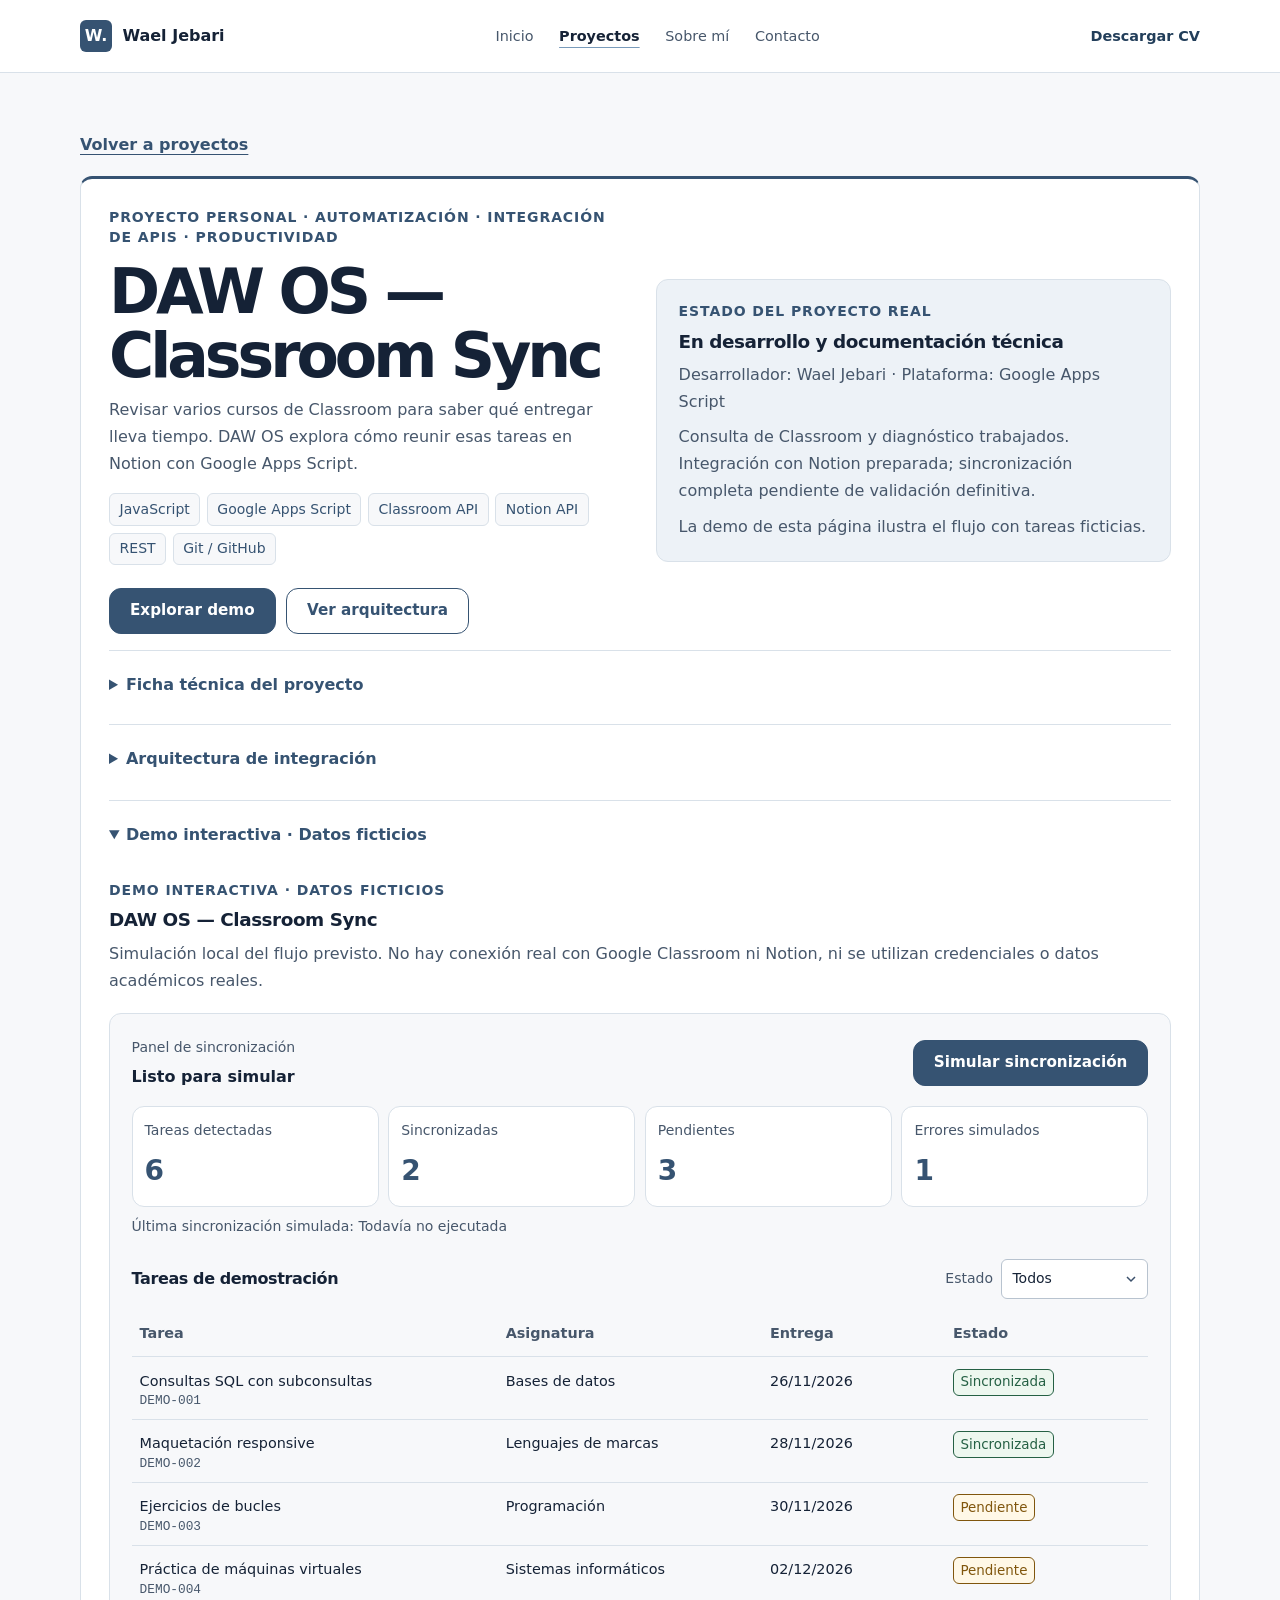
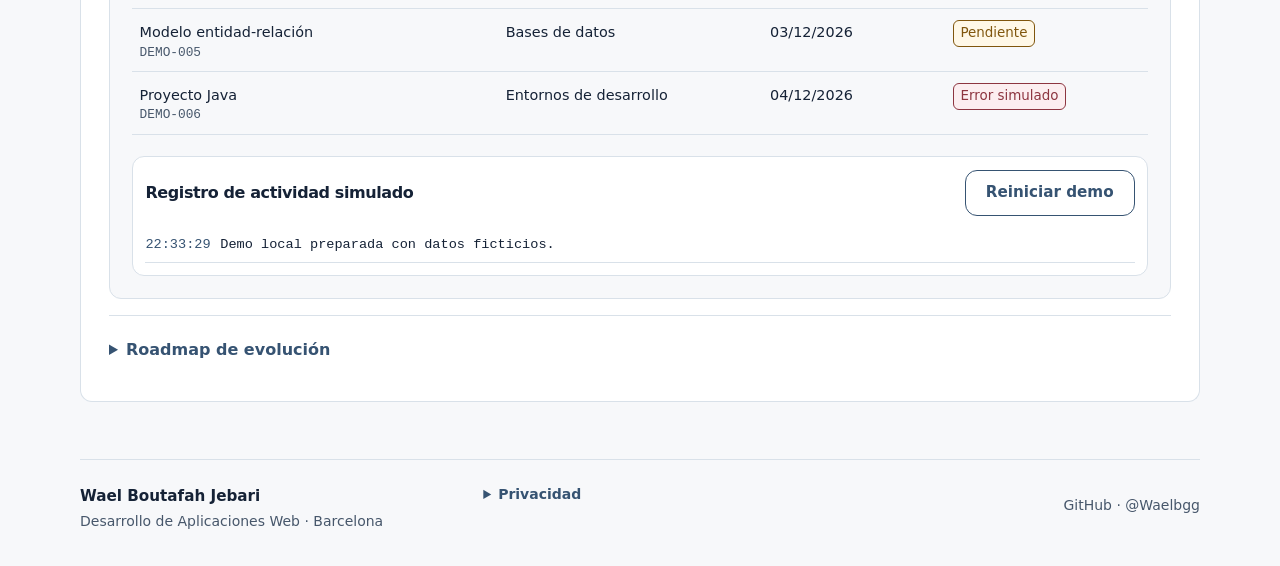
==== daw-os/index.html @ 3c9a4f9f "Publica el estado actual del portfolio sin historial anterior" ====
<!doctype html>
<html lang="es">
<head>
  <meta charset="utf-8">
  <meta name="viewport" content="width=device-width, initial-scale=1">
  <meta name="description" content="Caso de estudio de DAW OS con arquitectura, ficha técnica y demo local con datos ficticios.">
  <meta name="theme-color" content="#f7f8fa">
  <title>DAW OS — Classroom Sync · Wael Boutafah Jebari</title>
  <link rel="canonical" href="https://waelbgg.github.io/daw-os">
  <link rel="stylesheet" href="../style.css">
  <link rel="stylesheet" href="../portfolio-pages.css">
</head>
<body>
  <a class="skip" href="#contenido">Saltar al contenido</a>
  <header class="top">
    <div class="wrap bar">
      <a class="brand" href="../"><span class="mark" aria-hidden="true">W.</span> Wael Jebari</a>
      <nav aria-label="Navegación principal"><a href="../">Inicio</a><a href="../proyectos/" aria-current="page">Proyectos</a><a href="../sobre-mi/">Sobre mí</a><a href="../contacto/">Contacto</a></nav>
      <a class="header-cv" href="../cv-wael-jebari.pdf?v=2" download>Descargar CV</a>
    </div>
  </header>
  <main id="contenido">
<div class="wrap case-layout"><a class="text-link back-link" href="../proyectos/">Volver a proyectos</a><article class="panel project-card daw" id="daw-os" aria-labelledby="daw-title">
  <div class="project-overview">
    <div>
      <p class="eyebrow">Proyecto personal · Automatización · Integración de APIs · Productividad</p>
      <h1 id="daw-title">DAW OS — Classroom Sync</h1>
      <p>Revisar varios cursos de Classroom para saber qué entregar lleva tiempo. DAW OS explora cómo reunir esas tareas en Notion con Google Apps Script.</p>
      <ul class="tags" aria-label="Tecnologías"><li>JavaScript</li><li>Google Apps Script</li><li>Classroom API</li><li>Notion API</li><li>REST</li><li>Git / GitHub</li></ul>
      <div class="actions"><a class="button primary" href="#daw-demo">Explorar demo</a><a class="button secondary" href="#daw-architecture">Ver arquitectura</a></div>
    </div>
    <div class="daw-status">
      <p class="eyebrow">Estado del proyecto real</p>
      <h3>En desarrollo y documentación técnica</h3>
      <p>Desarrollador: Wael Jebari · Plataforma: Google Apps Script</p>
      <p>Consulta de Classroom y diagnóstico trabajados. Integración con Notion preparada; sincronización completa pendiente de validación definitiva.</p>
      <p>La demo de esta página ilustra el flujo con tareas ficticias.</p>
    </div>
  </div>
  <details class="project-details">
    <summary>Ficha técnica del proyecto</summary>
    <div class="project-notes">
      <section><h3>Problema</h3><p>La información académica está dispersa entre cursos. Consultar cada asignatura, priorizar tareas y centralizar fechas exige trabajo manual repetitivo.</p></section>
      <section><h3>Solución planteada</h3><p>Apps Script actúa como intermediario: consulta cursos y tareas, prepara datos y los traslada a la base de datos «Tareas y entregas» de Notion. El objetivo es reducir la gestión manual durante DAW.</p></section>
      <section><h3>Consulta y diagnóstico trabajados</h3><p><code>comprobarClassroom()</code> y <code>listarTareas()</code>: comprobar acceso, consultar cursos y recuperar títulos, fechas e identificadores.</p><p><code>probarNotion()</code>, <code>diagnosticoNotion()</code>, <code>comprobarPropiedades()</code>, <code>pruebaGuardado()</code> y <code>guardarTokenNotion()</code>: configuración, conexión, diagnóstico y pruebas de almacenamiento.</p></section>
      <section><h3>Sincronización y automatización previstas</h3><p><code>sincronizarClassroomConNotion()</code> centraliza la lógica prevista; <code>instalarTriggerSincronizacion()</code> prepara ejecuciones periódicas. Se plantea utilizar IDs únicos de Classroom para evitar duplicados y actualizar registros existentes.</p></section>
      <section><h3>APIs, configuración y datos</h3><p>Classroom API para cursos y tareas; StudentSubmissions se contempla para estados de entrega. Notion API REST para consultas de diagnóstico y futura creación y actualización de registros. PropertiesService almacena configuración sensible y UrlFetchApp realiza comunicación HTTP. La estructura final de propiedades de Notion está pendiente de confirmar.</p></section>
      <section><h3>Estado y limitaciones</h3><p>Consulta y listado de Classroom desarrollados y trabajados; diagnóstico desarrollado; configuración y base de datos de Notion preparadas. Se identificaron errores de autenticación y comunicación, incluido HTTP 401. La sincronización extremo a extremo no está validada; triggers y gestión avanzada se contemplan en la arquitectura.</p></section>
      <section><h3>Decisiones técnicas</h3><p>Integración desacoplada, IDs externos, prevención de duplicados y actualización en lugar de creación repetida. Configuración sensible fuera de la lógica principal y funciones de diagnóstico para permisos, configuración y comunicación.</p></section>
      <section><h3>Aprendizajes y valor profesional</h3><p>JavaScript aplicado a sistemas, automatización, consumo de APIs REST, autenticación por tokens, comunicación HTTP, gestión de errores, procesamiento de datos, bases de datos, arquitectura, documentación y Git. Experiencia práctica abordando una necesidad real mediante integración de plataformas.</p></section>
    </div>
  </details>
  <details class="project-details daw-expand" id="architecture-details"><summary>Arquitectura de integración</summary>
  <section class="daw-section" id="daw-architecture" aria-labelledby="daw-arch-title">
    <p class="eyebrow">Arquitectura de integración · Diseño previsto</p>
    <h4 id="daw-arch-title">Flujo de datos</h3>
    <ol class="daw-flow">
      <li><span class="daw-icon">GC</span><strong>Google Classroom</strong><small>Cursos, tareas, fechas e IDs</small></li>
      <li><span class="daw-icon">JS</span><strong>Google Apps Script</strong><small>Consulta, procesamiento, IDs y preparación</small></li>
      <li><span class="daw-icon">API</span><strong>Notion API</strong><small>REST · creación y actualización previstas</small></li>
      <li><span class="daw-icon">DB</span><strong>Tareas y entregas</strong><small>Base de datos de Notion</small></li>
    </ol>
    <p>Apps Script desacopla ambas plataformas. La automatización periódica y la sincronización integral están pendientes de validación.</p>
  </section></details>
  <details class="project-details daw-expand" id="demo-details" open><summary>Demo interactiva · Datos ficticios</summary>
  <section class="daw-section" id="daw-demo" aria-labelledby="daw-demo-title">
    <p class="eyebrow">Demo interactiva · Datos ficticios</p>
    <h4 id="daw-demo-title">DAW OS — Classroom Sync</h3>
    <p>Simulación local del flujo previsto. No hay conexión real con Google Classroom ni Notion, ni se utilizan credenciales o datos académicos reales.</p>
    <div class="daw-dashboard">
      <div class="daw-toolbar"><div><span class="daw-label">Panel de sincronización</span><strong id="daw-process" role="status">Listo para simular</strong></div><button class="button primary" id="daw-sync" type="button">Simular sincronización</button></div>
      <div class="daw-stats">
        <div><span>Tareas detectadas</span><strong id="daw-total">6</strong></div>
        <div><span>Sincronizadas</span><strong id="daw-synced">2</strong></div>
        <div><span>Pendientes</span><strong id="daw-pending">3</strong></div>
        <div><span>Errores simulados</span><strong id="daw-errors">1</strong></div>
      </div>
      <p class="daw-last">Última sincronización simulada: <span id="daw-last">Todavía no ejecutada</span></p>
      <div class="daw-toolbar daw-filter"><h5>Tareas de demostración</h5><label for="daw-filter">Estado <select id="daw-filter"><option value="all">Todos</option><option value="synced">Sincronizadas</option><option value="pending">Pendientes</option><option value="error">Error simulado</option></select></label></div>
      <div class="daw-table-wrap"><table class="daw-table"><thead><tr><th scope="col">Tarea</th><th scope="col">Asignatura</th><th scope="col">Entrega</th><th scope="col">Estado</th></tr></thead><tbody id="daw-tasks"></tbody></table></div>
      <div class="daw-activity"><div class="daw-toolbar"><h5>Registro de actividad simulado</h5><button type="button" class="button secondary" id="daw-reset">Reiniciar demo</button></div><ol id="daw-log" aria-live="polite" aria-relevant="additions"></ol></div>
      <noscript><p>La demostración requiere JavaScript para funcionar.</p></noscript>
    </div>
  </section></details>
  <details class="project-details">
    <summary>Roadmap de evolución</summary>
    <ol class="timeline daw-roadmap">
      <li><span>Fase 1 · Consolidación</span><p>Revisar código, permisos y scopes; validar Classroom, autenticación con Notion y estructura de base de datos.</p></li>
      <li><span>Fase 2 · Sincronización funcional</span><p>Implementar y validar creación y actualización de registros, prevención de duplicados y gestión de errores de API.</p></li>
      <li><span>Fase 3 · Automatización</span><p>Instalar triggers, definir frecuencia, mejorar logs y diagnósticos y controlar fallos.</p></li>
      <li><span>Fase 4 · Gestión avanzada</span><p>StudentSubmissions y estados de entrega; gestionar cambios, tareas eliminadas o despublicadas y preservar propiedades editadas manualmente cuando corresponda.</p></li>
      <li><span>Fase 5 · Evolución</span><p>Mejorar arquitectura, incorporar integraciones, crear interfaz de gestión y explorar una aplicación web más independiente de Apps Script.</p></li>
    </ol>
  </details>
</article></div>
  </main>
  <footer class="wrap foot">
    <div><strong>Wael Boutafah Jebari</strong><p>Desarrollo de Aplicaciones Web · Barcelona</p></div>
    <details class="privacy"><summary>Privacidad</summary><p>La demo DAW OS utiliza datos ficticios. La foto de perfil se carga desde GitHub. Los enlaces externos tienen sus propias políticas de privacidad.</p></details>
    <a href="https://github.com/Waelbgg" target="_blank" rel="noopener noreferrer">GitHub · @Waelbgg</a>
  </footer>
  <script src="../daw-demo.js" defer></script>
<script src="../portfolio.js" defer></script>
</body>
</html>
---- style.css ----
:root{color-scheme:light;--bg:#fafafa;--surface:#fff;--soft:#f1f5f9;--line:#e2e8f0;--fg:#1f2937;--muted:#596779;--accent:#3b506b;--accent-dark:#293c53;--sans:system-ui,-apple-system,"Segoe UI",sans-serif;--mono:ui-monospace,"Cascadia Code",monospace;--radius:8px}
*{box-sizing:border-box}
html{scroll-behavior:smooth;scroll-padding-top:6rem}
body{margin:0;background:var(--bg);color:var(--fg);font:1rem/1.7 var(--sans)}
a{color:inherit;text-decoration:none}
button,select{font:inherit}
:focus-visible{outline:2px solid var(--accent);outline-offset:4px}
h1,h2,h3,h4,h5,p,figure,dl,dd{margin:0}
h1,h2,h3,h4,h5{line-height:1.25;letter-spacing:-.025em}
.wrap{width:min(1120px,calc(100% - 3rem));margin-inline:auto}
.top{position:sticky;top:0;z-index:5;background:var(--bg);border-bottom:1px solid var(--line)}
.bar,.foot{display:flex;align-items:center;justify-content:space-between;gap:1.5rem;padding-block:1rem}
.brand{display:flex;align-items:center;gap:.65rem;font-weight:750;white-space:nowrap}
.mark{display:grid;place-items:center;width:2rem;height:2rem;background:var(--accent);color:#fff;border-radius:6px;font-weight:750}
nav{display:flex;flex-wrap:wrap;gap:clamp(.6rem,2.8vw,1.8rem);font-size:.9rem;color:var(--muted)}
nav a,.foot a{transition:color .25s ease}
nav a:hover,.foot a:hover{color:var(--accent-dark);text-decoration:underline;text-underline-offset:.3em}
.skip{position:fixed;z-index:10;top:.5rem;left:1rem;transform:translateY(-200%);background:var(--surface);padding:.5rem}
.skip:focus{transform:none}
.hero{display:grid;grid-template-columns:minmax(0,1.6fr) minmax(0,1fr);align-items:center;gap:clamp(2rem,6vw,5rem);padding-block:clamp(4rem,10vw,7rem)}
.eyebrow{font-size:.875rem;font-weight:650;color:var(--accent);letter-spacing:.045em;line-height:1.45;margin-bottom:.75rem}
h1{font-size:clamp(2.65rem,6.7vw,5.05rem);line-height:1.04;letter-spacing:-.065em;font-weight:730}
h1 em{font-style:normal;color:var(--accent);display:block}
.intro{font-size:clamp(1.05rem,1.6vw,1.18rem);color:var(--muted);max-width:57ch;margin-top:1.25rem}
.actions{display:flex;flex-wrap:wrap;gap:.65rem;margin-top:1.4rem}
.button{display:inline-flex;align-items:center;justify-content:center;min-height:46px;padding:.65rem 1.25rem;border-radius:var(--radius);font-weight:600;font-size:.95rem;line-height:1.4;border:1px solid var(--accent);text-align:center;cursor:pointer;transition:background-color .25s ease,border-color .25s ease,color .25s ease}
.primary{background:var(--accent);color:#fff}.primary:hover{background:var(--accent-dark);border-color:var(--accent-dark)}
.secondary{background:transparent;color:var(--accent)}.secondary:hover{background:var(--soft)}
.button:disabled{opacity:.6;cursor:wait}
.hero-note{padding:1.5rem 0 1.5rem 1.75rem;border-left:1px solid var(--line)}
.editorial{font-family:Georgia,"Times New Roman",serif;font-size:clamp(1.4rem,2.5vw,2rem);line-height:1.35;letter-spacing:-.035em}
.hero-note dl{margin-top:1.6rem}
.hero-note dl div{padding:.65rem 0;border-bottom:1px solid var(--line);display:grid;grid-template-columns:1fr;gap:.2rem}
.hero-note dt{font-size:.875rem;color:var(--muted)}.hero-note dd{font-weight:600}
.section{border-top:1px solid var(--line);padding-block:clamp(3rem,7vw,5rem)}
.section-head{margin-bottom:1.75rem}
.section-head .eyebrow{margin-bottom:.5rem}
.section-head>p:not(.eyebrow){color:var(--muted);margin-top:.65rem;max-width:65ch}
h2{font-size:clamp(2rem,4.2vw,3.1rem);font-weight:700}
h3{font-size:1.35rem}
.profile{display:grid;grid-template-columns:minmax(0,1fr) minmax(0,1.2fr);gap:clamp(1.5rem,8vw,6rem)}
.lede{color:var(--muted);font-size:1.18rem;max-width:40ch}
.timeline{list-style:none;border-left:1px solid #cbd5e1;padding:0 0 0 1.5rem;margin:0}
.timeline li{position:relative;margin-bottom:1.45rem}.timeline li:last-child{margin-bottom:0}
.timeline li::before{content:"";position:absolute;left:-1.75rem;top:.55rem;width:.45rem;height:.45rem;border-radius:50%;background:var(--accent)}
.timeline span{color:var(--accent);font-size:.875rem;font-weight:650}.timeline h3{margin-top:.3rem}
.timeline p,.panel p:not(.eyebrow){margin-top:.5rem;color:var(--muted)}
.grid,.work{display:grid;gap:1.5rem}.grid{grid-template-columns:repeat(3,minmax(0,1fr))}.work{grid-template-columns:repeat(2,minmax(0,1fr))}
.panel,.collaborate{min-width:0;background:var(--surface);border:1px solid var(--line);border-radius:var(--radius);padding:clamp(1rem,3vw,1.75rem)}
.work>.panel{transition:border-color .25s ease}
.work>.panel:hover{border-color:#aab8c8}
.tags{display:flex;flex-wrap:wrap;gap:.4rem;list-style:none;padding:0;margin:1rem 0 0}
.tags li{border:1px solid var(--line);border-radius:6px;padding:.22rem .6rem;color:var(--accent);font-size:.875rem;background:var(--bg)}
.project-link{margin-top:1.2rem}
.project-card{grid-column:1/-1}
.project-overview,.project-notes{display:grid;grid-template-columns:repeat(2,minmax(0,1fr));gap:clamp(1rem,3vw,2rem)}
.project-overview{align-items:center}
.project-card h3{font-size:clamp(1.5rem,2.7vw,2rem)}
.project-preview{display:block;width:100%;height:auto;border:1px solid var(--line);border-radius:var(--radius)}
.project-details{margin-top:1rem;border-top:1px solid var(--line);padding-top:.8rem}
summary{color:var(--accent);font-weight:650;cursor:pointer;min-height:44px;display:list-item;padding:.6rem 0;line-height:1.45}
summary:hover{color:var(--accent-dark)}
.project-notes{margin-top:.75rem}
.project-notes h4{font-size:1rem}
.collaborate{display:flex;align-items:center;justify-content:space-between;gap:1.5rem;background:var(--soft)}
.collaborate .button{flex-shrink:0}
.contact-note{font-size:.9rem;color:var(--muted);margin-top:1rem;max-width:60ch}
.foot{align-items:flex-start;border-top:1px solid var(--line);color:var(--muted);font-size:.875rem;padding-block:1.5rem 2rem}
.foot strong{color:var(--fg);font-size:.95rem}.foot a{white-space:nowrap;padding:.6rem 0}
.privacy{max-width:30rem;flex:1}.privacy summary{padding-top:0;min-height:32px}
.daw{min-width:0;border-top:3px solid var(--accent)}
.daw h4{font-size:1.15rem;line-height:1.3}.daw h5{font-size:1rem}
.daw code{color:var(--accent);overflow-wrap:anywhere}
.daw-status,.daw-dashboard{padding:clamp(.85rem,2.5vw,1.35rem);border:1px solid var(--line);border-radius:var(--radius);background:var(--soft);min-width:0}
.daw-status .eyebrow,.daw-section .eyebrow{margin-bottom:.5rem}
.daw-section{margin-top:.6rem;padding-top:.8rem}
.daw-flow{list-style:none;margin:1.1rem 0;padding:0;display:grid;grid-template-columns:repeat(4,minmax(0,1fr));gap:1.25rem}
.daw-flow li{position:relative;display:flex;flex-direction:column;gap:.4rem;padding:.8rem;border:1px solid var(--line);background:var(--surface);border-radius:var(--radius);overflow-wrap:anywhere}
.daw-flow li:not(:last-child)::after{content:"";position:absolute;left:100%;top:50%;width:1.25rem;border-top:1px solid #aab8c8}
.daw-flow strong{line-height:1.3}
.daw-flow small,.daw-label,.daw-stats span{color:var(--muted);font-size:.875rem}
.daw-icon{width:fit-content;border:1px solid var(--line);border-radius:6px;color:var(--accent);font-weight:700;font-size:.85rem;padding:.25rem .5rem;background:var(--soft)}
.daw-dashboard{margin-top:1.15rem;background:var(--bg)}
.daw-toolbar{display:flex;justify-content:space-between;align-items:center;gap:.75rem;flex-wrap:wrap}
.daw-toolbar>div{display:grid;gap:.2rem;min-width:0}
.daw-stats{display:grid;grid-template-columns:repeat(4,minmax(0,1fr));gap:.6rem;margin-top:1rem}
.daw-stats div{display:grid;gap:.25rem;padding:.75rem;background:var(--surface);border:1px solid var(--line);border-radius:var(--radius)}
.daw-stats strong{font-size:1.75rem;font-weight:700;color:var(--accent);font-variant-numeric:tabular-nums}
.daw-last{font-size:.875rem}
.daw-filter{margin-top:1.25rem;margin-bottom:.65rem}
.daw-filter label{display:flex;align-items:center;gap:.5rem;color:var(--muted);font-size:.875rem;max-width:100%}
.daw select{appearance:none;color:var(--fg);background:var(--surface);border:1px solid #b8c3cf;border-radius:6px;padding:.45rem 2rem .45rem .65rem;max-width:100%;cursor:pointer;background-image:url("data:image/svg+xml,%3Csvg xmlns='http://www.w3.org/2000/svg' width='16' height='16' viewBox='0 0 16 16'%3E%3Cpath d='m4 6 4 4 4-4' fill='none' stroke='%233b506b' stroke-width='1.5'/%3E%3C/svg%3E");background-repeat:no-repeat;background-position:right .55rem center}
.daw-table{border-collapse:collapse;width:100%;text-align:left;font-size:.9rem;table-layout:fixed}
.daw-table th:first-child{width:36%}.daw-table th:nth-child(2){width:26%}.daw-table th:nth-child(3){width:18%}
.daw-table th,.daw-table td{padding:.7rem .5rem;border-bottom:1px solid var(--line);vertical-align:top;overflow-wrap:anywhere}
.daw-table th{font-weight:650;color:var(--muted)}
.daw-table small{display:block;color:var(--muted);font:.8rem var(--mono)}
.daw-badge{display:inline-block;border:1px solid currentColor;border-radius:6px;padding:.15rem .4rem;font-size:.84rem;line-height:1.5;overflow-wrap:anywhere}
.daw-badge.synced{color:#256044;background:#edf7ef}
.daw-badge.pending{color:#80560d;background:#fff8e7}
.daw-badge.error{color:#8d3540;background:#fceef0}
.daw-activity{margin-top:1.35rem;border:1px solid var(--line);border-radius:var(--radius);padding:.8rem;background:var(--surface)}
.daw-activity ol{margin:.7rem 0 0;padding:0;list-style:none;max-height:14rem;overflow:auto;font:.85rem/1.6 var(--mono)}
.daw-activity li{padding:.4rem 0;border-bottom:1px solid var(--line);overflow-wrap:anywhere}
.daw-activity time{color:var(--accent);margin-right:.6rem}
.daw-roadmap{margin-top:1rem}
@media(max-width:820px){.hero{grid-template-columns:1fr;gap:1.8rem}.hero-note{padding:1.1rem 0 0;border-left:0;border-top:1px solid var(--line)}.hero-note dl{display:grid;grid-template-columns:repeat(3,minmax(0,1fr));gap:1rem}.grid{grid-template-columns:repeat(2,minmax(0,1fr))}.project-overview,.project-notes,.profile{grid-template-columns:1fr}.daw-flow{grid-template-columns:repeat(2,minmax(0,1fr));gap:1rem}.daw-flow li:nth-child(2)::after{display:none}.daw-stats{grid-template-columns:repeat(2,minmax(0,1fr))}.collaborate{align-items:flex-start;flex-direction:column}}
@media(max-width:620px){html{scroll-padding-top:8rem}.wrap{width:calc(100% - 2rem)}.bar{align-items:flex-start;flex-direction:column;gap:.5rem;padding-block:.65rem}nav{gap:.65rem 1rem;font-size:.875rem}.hero{padding-block:3rem}.hero-note dl{grid-template-columns:1fr;gap:0}.grid,.work{grid-template-columns:1fr}.foot{flex-direction:column;gap:.7rem}.daw-flow{grid-template-columns:1fr;gap:1rem}.daw-flow li:not(:last-child)::after{display:block;left:50%;top:100%;width:0;height:1rem;border-top:0;border-left:1px solid #aab8c8}.daw-table,.daw-table tbody,.daw-table tr,.daw-table td{display:block;width:100%}.daw-table thead{position:absolute;width:1px;height:1px;overflow:hidden;clip-path:inset(50%)}.daw-table tr{padding:.5rem;border:1px solid var(--line);border-radius:6px;margin-bottom:.5rem;background:var(--surface)}.daw-table td{border:0;padding:.25rem;display:grid;grid-template-columns:minmax(5rem,1fr) minmax(0,1.6fr);gap:.4rem}.daw-table td::before{content:attr(data-label);color:var(--muted)}.daw-table td:first-child{font-weight:600}.daw-table td[colspan]{display:block}.daw-table td[colspan]::before{content:none}.daw-badge{width:fit-content}.button{max-width:100%;overflow-wrap:anywhere}}
@media(prefers-reduced-motion:reduce){*,*::before,*::after{animation:none!important;transition:none!important;scroll-behavior:auto!important}}
.ai-tools{display:flex;flex-wrap:wrap;gap:.55rem;margin:1.15rem 0 0;padding:0;list-style:none}
.ai-tools li{display:flex;align-items:center;gap:.55rem;min-width:0;border:1px solid var(--line);border-radius:var(--radius);padding:.5rem .7rem;font-size:.875rem;font-weight:600;background:var(--bg)}
.ai-tools img{display:block;width:26px;height:26px;object-fit:contain;flex-shrink:0}
.cv-card{display:grid;grid-template-columns:minmax(0,1.4fr) minmax(0,.8fr);gap:clamp(1.2rem,4vw,3rem);align-items:center}
.cv-copy h3{font-size:clamp(1.5rem,3vw,2rem)}
.cv-preview-link{display:flex;flex-direction:column;gap:.6rem;align-items:center;max-width:280px;width:100%;justify-self:center;font-size:.875rem;color:var(--accent);font-weight:600}
.cv-preview-link img{display:block;width:100%;height:auto;border:1px solid var(--line);border-radius:var(--radius)}
.cv-preview-link:hover span{text-decoration:underline;text-underline-offset:.25em}
.cv-privacy{margin-top:1.5rem}
.github-profile{flex-shrink:0;display:flex;flex-direction:column;gap:1rem;background:var(--surface);border:1px solid var(--line);border-radius:var(--radius);padding:1.15rem;max-width:100%}
.github-identity{display:flex;align-items:center;gap:.8rem}
.github-identity small{display:block;color:var(--muted);font-size:.875rem}
.github-avatar{width:64px;height:64px;border-radius:50%;background:var(--soft);border:1px solid var(--line);position:relative;overflow:hidden;display:grid;place-items:center;color:var(--accent);font-weight:700;flex-shrink:0}
.github-avatar img{position:absolute;inset:0;width:100%;height:100%;object-fit:cover}
.github-avatar img[hidden]{display:none}
.contact-copy{min-width:0}
.contact-links{display:flex;flex-wrap:wrap;gap:.75rem;margin-top:1.4rem}
.contact-link{display:flex;flex-direction:column;gap:.2rem;padding:.75rem 1rem;border:1px solid var(--line);background:var(--surface);border-radius:var(--radius);color:var(--accent);max-width:100%;overflow-wrap:anywhere;transition:background-color .25s ease,border-color .25s ease}
.contact-link span{color:var(--muted);font-size:.875rem}
.contact-link strong{font-size:.95rem}
.contact-link:hover{border-color:var(--accent);background:var(--bg)}
@media(max-width:620px){.cv-card{grid-template-columns:1fr}.github-profile{width:100%}.ai-tools li{flex-wrap:wrap}.cv-preview-link{max-width:240px}}
---- portfolio-pages.css ----
:root {
  --bg: #f7f8fa;
  --soft: #edf2f7;
  --line: #d9e1e9;
  --fg: #152236;
  --muted: #47576b;
  --accent: #365372;
  --accent-dark: #223e5a;
  --radius: 12px;
}

.top { background: #fff; }
.bar { gap: 1.25rem; min-height: 72px; padding-block: .7rem; }
.bar nav { gap: .25rem clamp(.65rem, 2vw, 1.6rem); align-items: center; }
.bar nav a, .header-cv { display: inline-flex; align-items: center; min-height: 40px; }
.bar nav a[aria-current="page"] {
  color: var(--fg);
  font-weight: 700;
  text-decoration: underline;
  text-underline-offset: .4em;
  text-decoration-color: #799bbb;
}
.header-cv { color: var(--accent-dark); font-size: .9rem; font-weight: 650; white-space: nowrap; }
.header-cv:hover, .text-link:hover { color: #122c49; }
.eyebrow {
  text-transform: uppercase;
  font-size: .875rem;
  font-weight: 700;
  letter-spacing: .065em;
}

.landing {
  display: grid;
  align-items: center;
  grid-template-columns: minmax(0, 1.12fr) minmax(0, .88fr);
  gap: clamp(1.75rem, 5vw, 4.5rem);
  padding-block: clamp(3.25rem, 8vw, 7rem);
}
.landing h1 { font-size: clamp(3rem, 6.4vw, 5.25rem); }
.landing .intro, .inner-intro .intro { max-width: 52ch; font-size: clamp(1.0625rem, 1.9vw, 1.25rem); }
.availability { margin-bottom: 1.25rem; }
.spotlight {
  background: linear-gradient(148deg, #223b58, #15283e);
  color: #fff;
  border-radius: 18px;
  padding: clamp(1.3rem, 3.3vw, 2.2rem);
}
.spotlight .eyebrow, .spotlight small { color: #c8daeb; }
.spotlight h2 { margin: 0 0 .65rem; font-size: clamp(1.95rem, 3.5vw, 2.75rem); letter-spacing: -.045em; line-height: 1.05; }
.spotlight h2 span { color: #c7e0f4; }
.spotlight p:not(.eyebrow) { color: #deebf9; }
.spotlight-flow { list-style: none; padding: 0; margin: 1.15rem 0; display: grid; gap: .45rem; }
.spotlight-flow li {
  display: flex;
  align-items: center;
  gap: .7rem;
  padding: .5rem .7rem;
  border: 1px solid #647e98;
  border-radius: 8px;
  background: #ffffff0d;
  line-height: 1.35;
}
.spotlight-flow li > span {
  display: grid;
  place-items: center;
  width: 2rem;
  aspect-ratio: 1;
  flex: none;
  border-radius: 5px;
  background: #d7e7f6;
  color: #182d45;
  font-size: .8rem;
  font-weight: 750;
}
.spotlight-flow strong, .spotlight-flow small { display: block; }
.spotlight-button { background: #f4f8fc; border-color: #f4f8fc; color: #1b3c5d; }
.spotlight-button:hover { background: #dcebf8; border-color: #dcebf8; }
.spotlight-note { display: block; margin-top: .45rem; }

.section-head h2, .route-section h2, .contact-callout h2 { font-size: clamp(1.65rem, 3.1vw, 2.55rem); }
.listing { display: grid; grid-template-columns: repeat(2, minmax(0, 1fr)); gap: 1rem; }
.story-card { display: flex; flex-direction: column; align-items: flex-start; gap: .55rem; }
.story-card .eyebrow { margin-bottom: 0; }
.story-card h3, .project-card h2 { font-size: clamp(1.3rem, 2.3vw, 1.9rem); }
.story-card p:not(.eyebrow) { flex: 1; }
.text-link { color: var(--accent); text-decoration: underline; text-underline-offset: .24em; font-weight: 700; }
.story-card .text-link { margin-top: .45rem; }
.route-section { display: grid; grid-template-columns: minmax(0, 1fr) auto; align-items: center; gap: 1.5rem; }
.contact-callout { display: grid; gap: .75rem; background: #e7eff8; padding: clamp(1.3rem, 4vw, 2.8rem); border: 1px solid #d0dded; border-radius: 18px; }
.contact-callout p:not(.eyebrow) { margin-top: .6rem; color: var(--muted); }
.contact-callout .actions { margin-top: .4rem; }

.inner-intro { padding-block: clamp(2.9rem, 7vw, 5.8rem) clamp(2.25rem, 4vw, 3.75rem); }
.inner-intro h1 { font-size: clamp(2.6rem, 5.9vw, 4.65rem); }
.project-list { display: grid; gap: 1.15rem; padding-bottom: clamp(2.25rem, 6vw, 5rem); }
.project-feature { display: grid; gap: 1.1rem; grid-template-columns: minmax(0, 1.65fr) minmax(0, 1fr); align-items: center; }
.project-fact { font-weight: 650; }
.project-diagram { padding: 1.1rem 1.3rem; background: #e7eff8; border-radius: var(--radius); }
.project-diagram ol { margin: 0; padding-left: 1.3rem; display: grid; gap: .35rem; }
.route-timeline { max-width: 53rem; }
.route-section .ai-tools { margin-top: 0; max-width: 24rem; }
.contact-layout { display: grid; grid-template-columns: minmax(0, 1.2fr) minmax(0, .8fr); gap: 1rem; padding-bottom: clamp(2rem, 5vw, 4rem); align-items: stretch; }
.contact-channels { display: grid; gap: .75rem; }
.contact-layout .contact-link { overflow-wrap: anywhere; }
.contact-layout .contact-link strong { font-size: 1rem; }
.contact-profile { display: grid; align-content: center; justify-items: start; gap: .8rem; min-width: 0; }
.contact-profile .github-avatar { flex: none; }
.contact-profile .github-identity { margin-bottom: 0; }

.case-layout { padding-block: clamp(1.8rem, 4.5vw, 4.25rem); }
.case-layout .back-link { display: inline-block; margin-bottom: 1.15rem; }
.case-layout h1 { font-size: clamp(2.15rem, 4.9vw, 3.85rem); }
.case-layout h3 { font-size: 1.15rem; }
.case-layout .project-notes h3 { font-size: 1rem; }
.case-layout .project-details[open] { margin-top: 1.15rem; }
.foot { border-top: 1px solid var(--line); }

@media (max-width: 800px) {
  .landing, .project-feature { grid-template-columns: 1fr; }
  .spotlight { max-width: 37rem; }
  .route-section { grid-template-columns: 1fr; }
  .route-section > .button { justify-self: start; }
}

@media (max-width: 620px) {
  .bar { display: grid; grid-template-columns: 1fr auto; align-items: center; gap: .25rem 1rem; }
  .bar nav { grid-column: 1 / -1; grid-row: 2; justify-content: space-between; }
  .bar nav a, .header-cv { min-height: 44px; }
  .header-cv { grid-column: 2; grid-row: 1; }
  .landing { padding-block: 2.7rem; }
  .landing h1 { font-size: clamp(2.55rem, 9vw, 3.8rem); }
  .listing, .contact-layout { grid-template-columns: 1fr; }
  .contact-profile h2 { font-size: 1.3rem; }
  .foot { align-items: flex-start; }
}

@media (prefers-reduced-motion: reduce) {
  html { scroll-behavior: auto; }
}
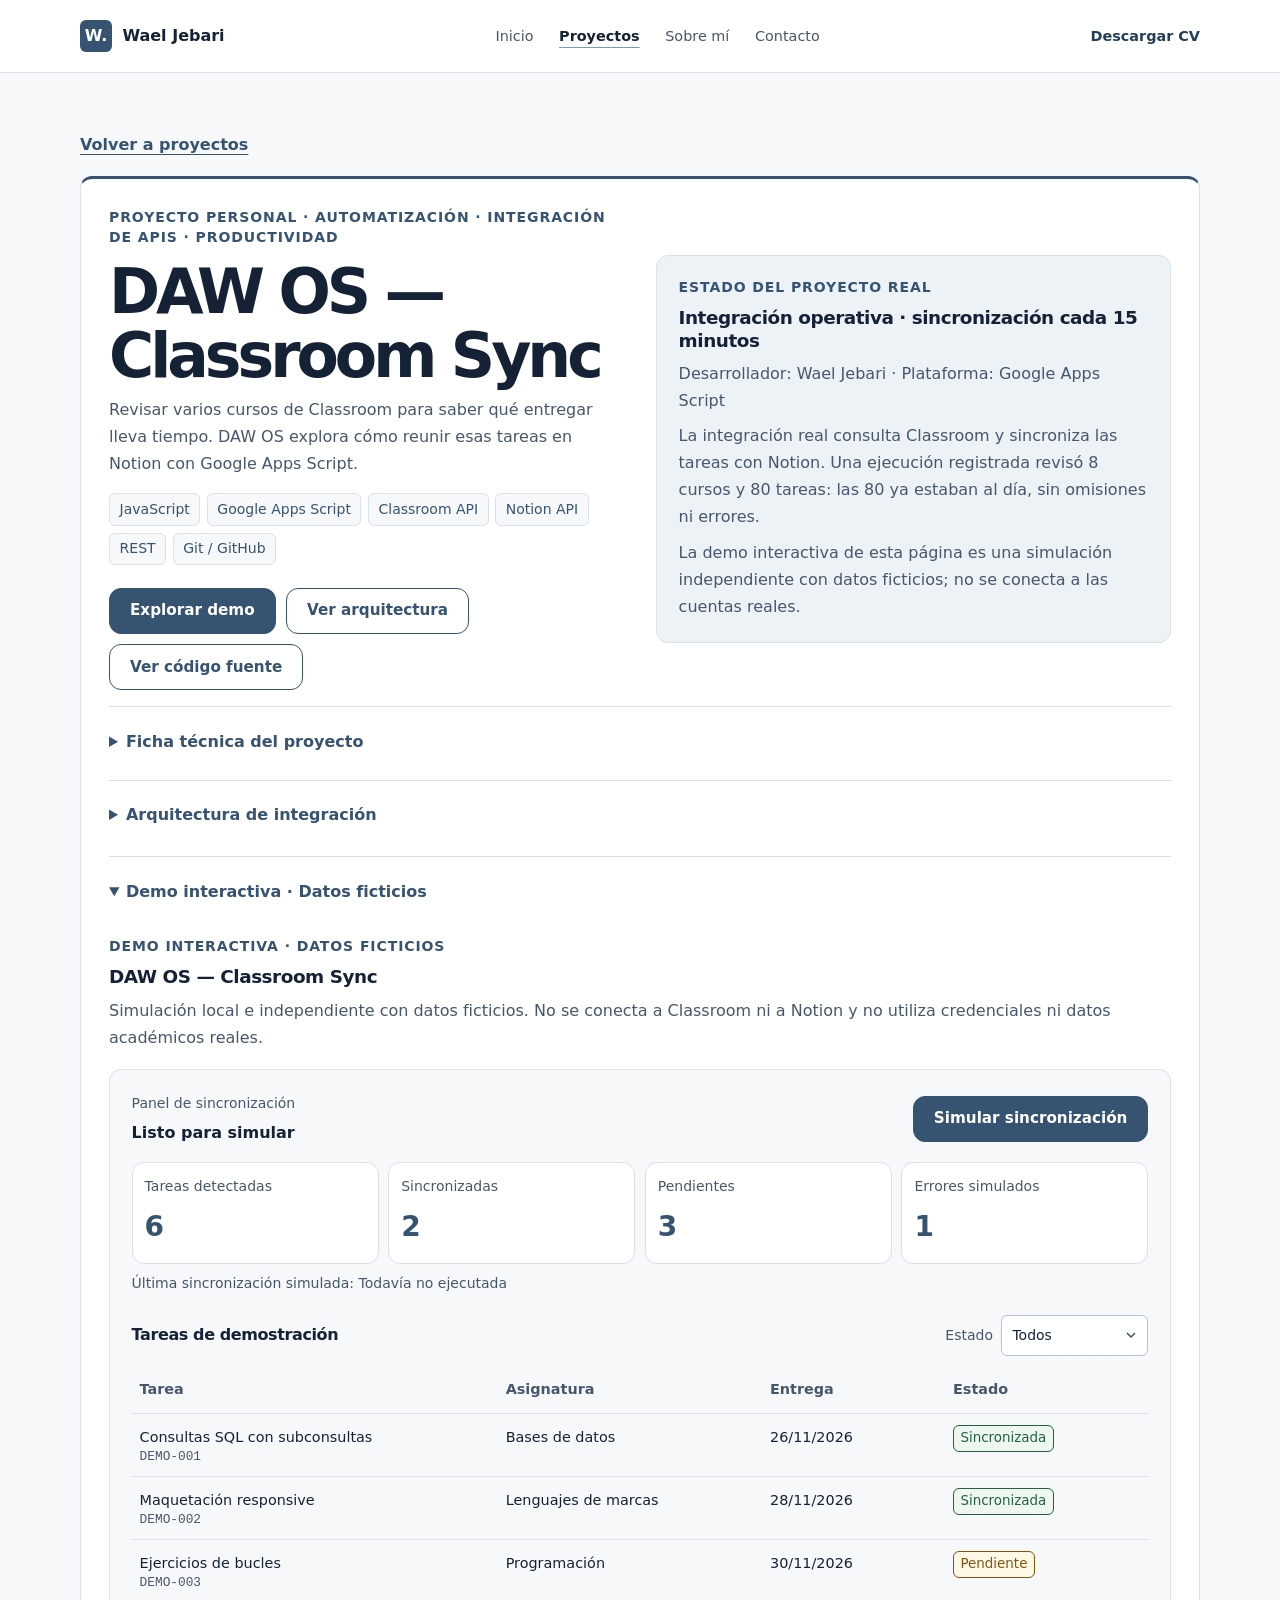
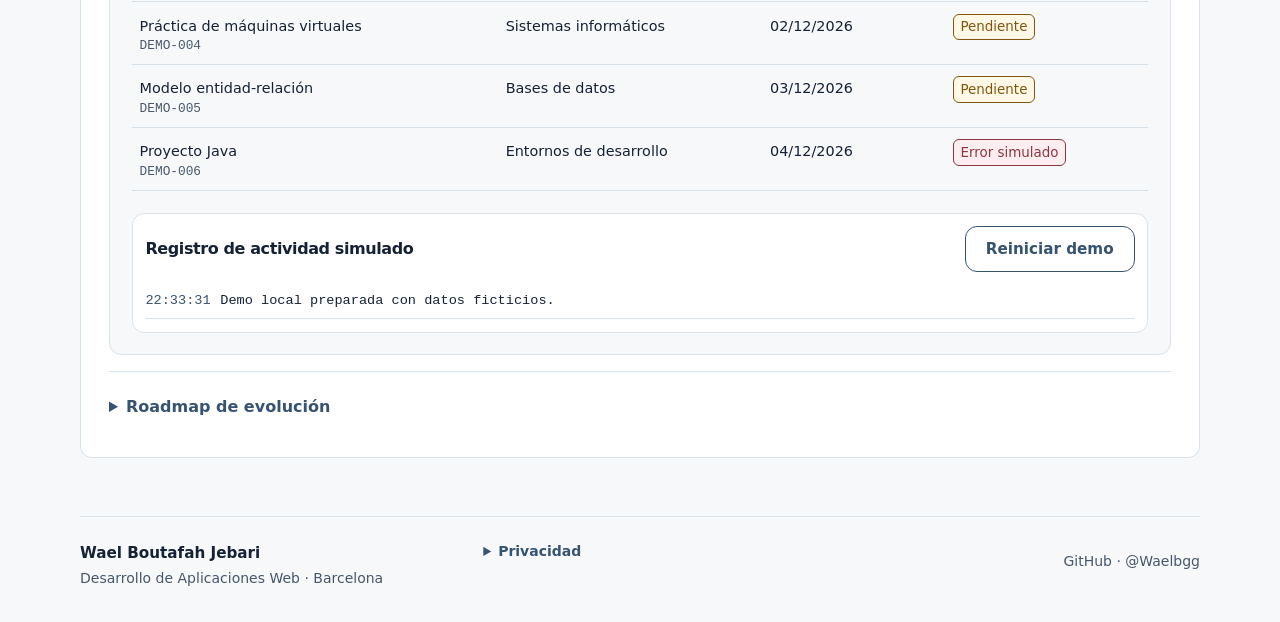
==== commit 519a8139: "Document active Classroom Sync integration" ====
--- a/daw-os/index.html
+++ b/daw-os/index.html
@@ -27,46 +27,46 @@
       <h1 id="daw-title">DAW OS — Classroom Sync</h1>
       <p>Revisar varios cursos de Classroom para saber qué entregar lleva tiempo. DAW OS explora cómo reunir esas tareas en Notion con Google Apps Script.</p>
       <ul class="tags" aria-label="Tecnologías"><li>JavaScript</li><li>Google Apps Script</li><li>Classroom API</li><li>Notion API</li><li>REST</li><li>Git / GitHub</li></ul>
-      <div class="actions"><a class="button primary" href="#daw-demo">Explorar demo</a><a class="button secondary" href="#daw-architecture">Ver arquitectura</a></div>
+      <div class="actions"><a class="button primary" href="#daw-demo">Explorar demo</a><a class="button secondary" href="#daw-architecture">Ver arquitectura</a><a class="button secondary" href="https://github.com/Waelbgg/daw-os-classroom-sync" target="_blank" rel="noopener noreferrer">Ver código fuente</a></div>
     </div>
     <div class="daw-status">
       <p class="eyebrow">Estado del proyecto real</p>
-      <h3>En desarrollo y documentación técnica</h3>
+      <h3>Integración operativa · sincronización cada 15 minutos</h3>
       <p>Desarrollador: Wael Jebari · Plataforma: Google Apps Script</p>
-      <p>Consulta de Classroom y diagnóstico trabajados. Integración con Notion preparada; sincronización completa pendiente de validación definitiva.</p>
-      <p>La demo de esta página ilustra el flujo con tareas ficticias.</p>
+      <p>La integración real consulta Classroom y sincroniza las tareas con Notion. Una ejecución registrada revisó 8 cursos y 80 tareas: las 80 ya estaban al día, sin omisiones ni errores.</p>
+      <p>La demo interactiva de esta página es una simulación independiente con datos ficticios; no se conecta a las cuentas reales.</p>
     </div>
   </div>
   <details class="project-details">
     <summary>Ficha técnica del proyecto</summary>
     <div class="project-notes">
-      <section><h3>Problema</h3><p>La información académica está dispersa entre cursos. Consultar cada asignatura, priorizar tareas y centralizar fechas exige trabajo manual repetitivo.</p></section>
-      <section><h3>Solución planteada</h3><p>Apps Script actúa como intermediario: consulta cursos y tareas, prepara datos y los traslada a la base de datos «Tareas y entregas» de Notion. El objetivo es reducir la gestión manual durante DAW.</p></section>
+      <section><h3>Problema</h3><p>Al bloquearse el calendario académico, revisar Classroom curso por curso se convirtió en una tarea manual y desordenada. Era fácil pasar por alto una entrega.</p></section>
+      <section><h3>Solución implantada</h3><p>Google Apps Script consulta los cursos y tareas de Classroom y los sincroniza con «Tareas y entregas» en Notion. La vista centralizada permite revisar el conjunto desde el móvil y se actualiza cada 15 minutos.</p></section>
       <section><h3>Consulta y diagnóstico trabajados</h3><p><code>comprobarClassroom()</code> y <code>listarTareas()</code>: comprobar acceso, consultar cursos y recuperar títulos, fechas e identificadores.</p><p><code>probarNotion()</code>, <code>diagnosticoNotion()</code>, <code>comprobarPropiedades()</code>, <code>pruebaGuardado()</code> y <code>guardarTokenNotion()</code>: configuración, conexión, diagnóstico y pruebas de almacenamiento.</p></section>
-      <section><h3>Sincronización y automatización previstas</h3><p><code>sincronizarClassroomConNotion()</code> centraliza la lógica prevista; <code>instalarTriggerSincronizacion()</code> prepara ejecuciones periódicas. Se plantea utilizar IDs únicos de Classroom para evitar duplicados y actualizar registros existentes.</p></section>
-      <section><h3>APIs, configuración y datos</h3><p>Classroom API para cursos y tareas; StudentSubmissions se contempla para estados de entrega. Notion API REST para consultas de diagnóstico y futura creación y actualización de registros. PropertiesService almacena configuración sensible y UrlFetchApp realiza comunicación HTTP. La estructura final de propiedades de Notion está pendiente de confirmar.</p></section>
-      <section><h3>Estado y limitaciones</h3><p>Consulta y listado de Classroom desarrollados y trabajados; diagnóstico desarrollado; configuración y base de datos de Notion preparadas. Se identificaron errores de autenticación y comunicación, incluido HTTP 401. La sincronización extremo a extremo no está validada; triggers y gestión avanzada se contemplan en la arquitectura.</p></section>
+      <section><h3>Sincronización y automatización</h3><p><code>sincronizarClassroomConNotion()</code> consulta los cursos, revisa las tareas y contrasta sus datos con Notion. Los IDs de Classroom permiten reconocer registros existentes y prevenir duplicados. <code>instalarTriggerSincronizacion()</code> configura el ciclo periódico de 15 minutos.</p></section>
+      <section><h3>APIs, configuración y datos</h3><p>Classroom API proporciona cursos, tareas y estados de entrega visibles para la cuenta. Notion API REST permite consultar y mantener los registros. PropertiesService guarda el token fuera del código y UrlFetchApp realiza las peticiones HTTP.</p></section>
+      <section><h3>Estado y límites de la validación</h3><p>Una ejecución real completó la revisión de 8 cursos y 80 tareas: 0 creadas, 0 actualizadas, 80 sin cambios y 0 omitidas. Esto valida consulta, comparación y detección de tareas ya sincronizadas en ese conjunto. Al no haber cambios detectados, ese ciclo no ejercitó creación ni actualización.</p></section>
       <section><h3>Decisiones técnicas</h3><p>Integración desacoplada, IDs externos, prevención de duplicados y actualización en lugar de creación repetida. Configuración sensible fuera de la lógica principal y funciones de diagnóstico para permisos, configuración y comunicación.</p></section>
       <section><h3>Aprendizajes y valor profesional</h3><p>JavaScript aplicado a sistemas, automatización, consumo de APIs REST, autenticación por tokens, comunicación HTTP, gestión de errores, procesamiento de datos, bases de datos, arquitectura, documentación y Git. Experiencia práctica abordando una necesidad real mediante integración de plataformas.</p></section>
     </div>
   </details>
   <details class="project-details daw-expand" id="architecture-details"><summary>Arquitectura de integración</summary>
   <section class="daw-section" id="daw-architecture" aria-labelledby="daw-arch-title">
-    <p class="eyebrow">Arquitectura de integración · Diseño previsto</p>
+    <p class="eyebrow">Arquitectura de integración · En funcionamiento</p>
     <h4 id="daw-arch-title">Flujo de datos</h3>
     <ol class="daw-flow">
       <li><span class="daw-icon">GC</span><strong>Google Classroom</strong><small>Cursos, tareas, fechas e IDs</small></li>
-      <li><span class="daw-icon">JS</span><strong>Google Apps Script</strong><small>Consulta, procesamiento, IDs y preparación</small></li>
-      <li><span class="daw-icon">API</span><strong>Notion API</strong><small>REST · creación y actualización previstas</small></li>
+      <li><span class="daw-icon">JS</span><strong>Google Apps Script</strong><small>Consulta, comparación y control de duplicados</small></li>
+      <li><span class="daw-icon">API</span><strong>Notion API</strong><small>REST · consulta y sincronización</small></li>
       <li><span class="daw-icon">DB</span><strong>Tareas y entregas</strong><small>Base de datos de Notion</small></li>
     </ol>
-    <p>Apps Script desacopla ambas plataformas. La automatización periódica y la sincronización integral están pendientes de validación.</p>
+    <p>El activador ejecuta la sincronización cada 15 minutos. La arquitectura puede ampliarse a otros servicios en el futuro; actualmente conecta Classroom con Notion.</p>
   </section></details>
   <details class="project-details daw-expand" id="demo-details" open><summary>Demo interactiva · Datos ficticios</summary>
   <section class="daw-section" id="daw-demo" aria-labelledby="daw-demo-title">
     <p class="eyebrow">Demo interactiva · Datos ficticios</p>
     <h4 id="daw-demo-title">DAW OS — Classroom Sync</h3>
-    <p>Simulación local del flujo previsto. No hay conexión real con Google Classroom ni Notion, ni se utilizan credenciales o datos académicos reales.</p>
+    <p>Simulación local e independiente con datos ficticios. No se conecta a Classroom ni a Notion y no utiliza credenciales ni datos académicos reales.</p>
     <div class="daw-dashboard">
       <div class="daw-toolbar"><div><span class="daw-label">Panel de sincronización</span><strong id="daw-process" role="status">Listo para simular</strong></div><button class="button primary" id="daw-sync" type="button">Simular sincronización</button></div>
       <div class="daw-stats">
